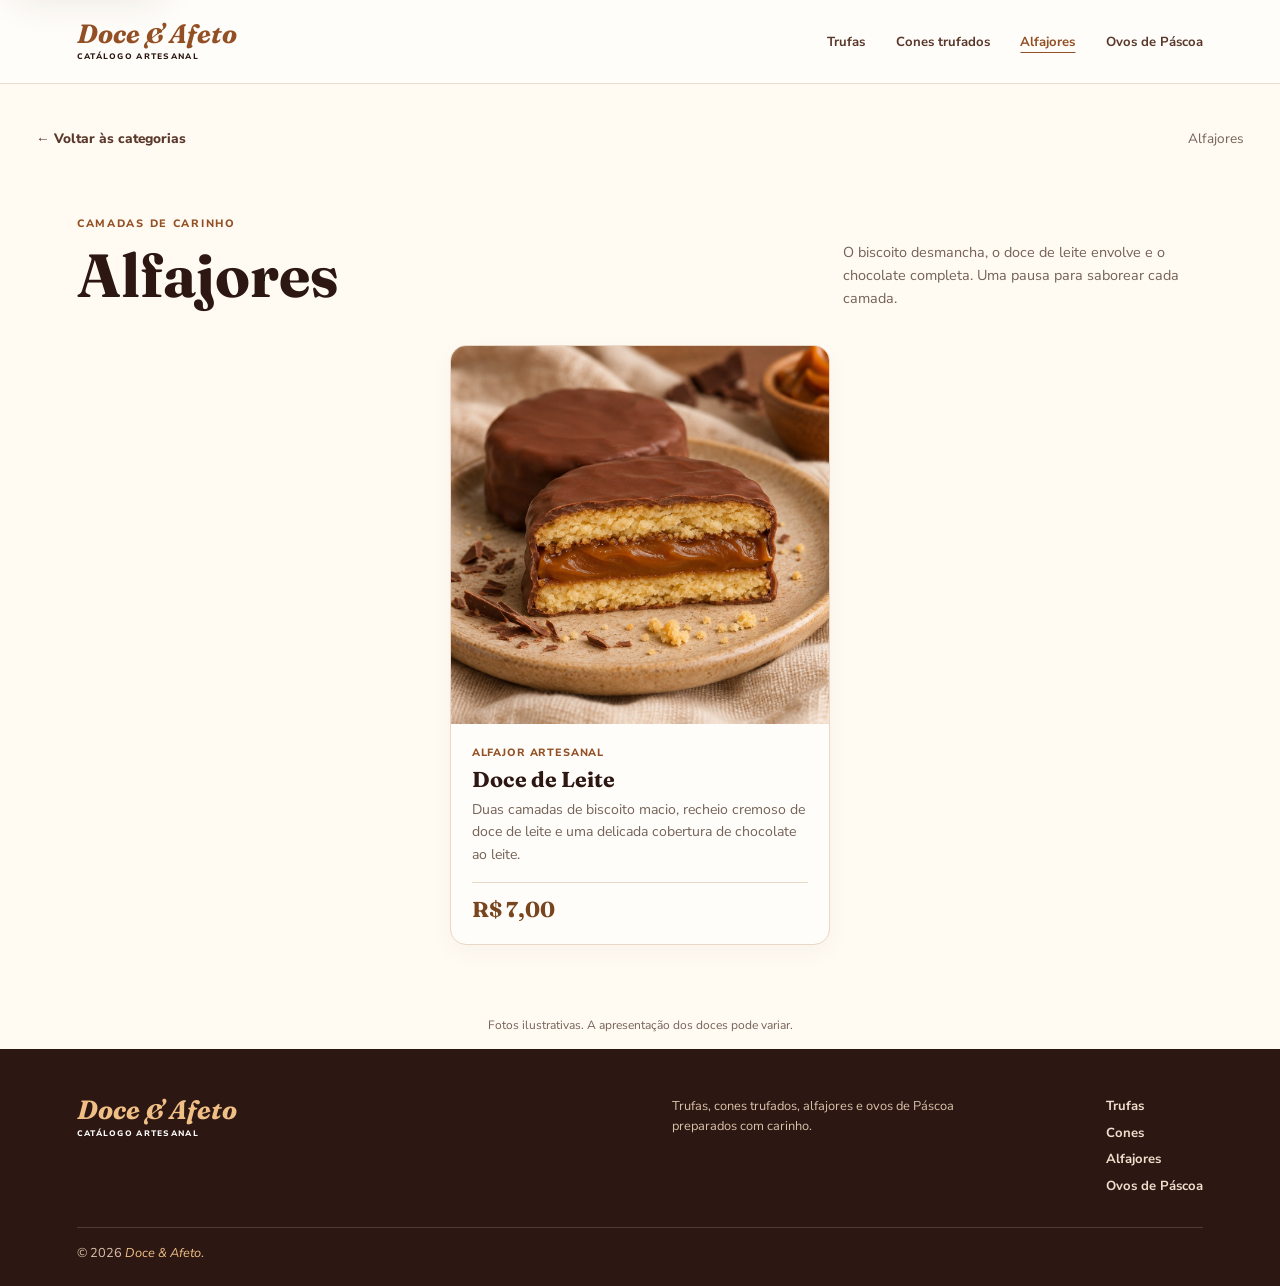
==== alfajores.html @ 45a8ba03 "Atualiza catálogo com alfajores de doce de leite por R$ 7,00" ====
<!doctype html>
<html lang="pt-BR">
<head>
  <meta charset="UTF-8" />
  <meta name="viewport" content="width=device-width, initial-scale=1" />
  <meta name="description" content="Alfajor artesanal de doce de leite, com biscoito macio e cobertura de chocolate ao leite." />
  <meta name="theme-color" content="#2d1712" />
  <meta property="og:title" content="Alfajores | Doce &amp; Afeto" />
  <meta property="og:description" content="Biscoito macio, doce de leite cremoso e chocolate ao leite em cada mordida." />
  <meta property="og:image" content="assets/images/alfajor-doce-de-leite.jpg" />
  <title>Alfajores | Doce &amp; Afeto</title>
  <link rel="preconnect" href="https://fonts.googleapis.com" />
  <link rel="preconnect" href="https://fonts.gstatic.com" crossorigin />
  <link href="https://fonts.googleapis.com/css2?family=Fraunces:opsz,wght@9..144,500;9..144,600;9..144,700&family=Nunito+Sans:wght@400;500;600;700;800&display=swap" rel="stylesheet" />
  <link rel="stylesheet" href="style.css" />
</head>
<body class="category-page" data-page-title="Alfajores">
  <a class="skip-link" href="#alfajores">Ir para os doces</a>
  <header class="site-header" id="inicio">
    <a class="brand" href="index.html" aria-label="Doce e Afeto, início"><span class="brand-name">Doce &amp; Afeto</span><small>CATÁLOGO ARTESANAL</small></a>
    <button class="menu-toggle" type="button" aria-label="Abrir menu" aria-expanded="false" aria-controls="menu">☰</button>
    <nav class="menu" id="menu" aria-label="Navegação principal">
      <a href="trufas.html">Trufas</a>
      <a href="cones.html">Cones trufados</a>
      <a href="alfajores.html" aria-current="page">Alfajores</a>
      <a class="easter-link" href="ovos.html">Ovos de Páscoa</a>
    </nav>
  </header>

  <main>
    <nav class="breadcrumb" aria-label="Caminho da página"><a href="index.html#catalogo">← Voltar às categorias</a><span aria-current="page">Alfajores</span></nav>
    <section id="alfajores" class="catalog-section" aria-labelledby="alfajores-title">
      <div class="section-intro"><div><p class="eyebrow">Camadas de carinho</p><h1 id="alfajores-title">Alfajores</h1></div><p>O biscoito desmancha, o doce de leite envolve e o chocolate completa. Uma pausa para saborear cada camada.</p></div>
      <div id="alfajor-grid" class="product-grid alfajor-catalog"></div>
    </section>
    <p class="photo-note">Fotos ilustrativas. A apresentação dos doces pode variar.</p>
    <noscript><p class="photo-note">Ative o JavaScript para consultar os alfajores do catálogo.</p></noscript>
  </main>
  <footer class="footer"><a class="brand" href="index.html"><span class="brand-name">Doce &amp; Afeto</span><small>CATÁLOGO ARTESANAL</small></a><p>Trufas, cones trufados, alfajores e ovos de Páscoa preparados com carinho.</p><nav aria-label="Navegação no rodapé"><a href="trufas.html">Trufas</a><a href="cones.html">Cones</a><a href="alfajores.html">Alfajores</a><a class="easter-link" href="ovos.html">Ovos de Páscoa</a></nav><p class="copyright">© <span id="year"></span> <span class="brand-name">Doce &amp; Afeto</span>.</p></footer>

  <template id="product-template"><article class="product-card"><figure><img loading="lazy" width="1000" height="1000" alt="" /></figure><div class="product-card__body"><p class="product-kind"></p><h3></h3><p class="product-description"></p><strong class="price"></strong></div></article></template>
  <script src="script.js"></script>
</body>
</html>
---- style.css ----
:root {
  --cocoa: #2d1712;
  --brown: #59372a;
  --caramel: #935025;
  --gold: #d7af70;
  --cream: #fffaf2;
  --sand: #f0e1ce;
  --paper: #fffdf9;
  --ink: #33221d;
  --muted: #756258;
  --line: #e8d8c5;
  --shadow: 0 16px 40px rgba(55, 32, 22, .11);
  color: var(--ink);
  background: var(--cream);
  font-family: "Nunito Sans", Arial, Helvetica, sans-serif;
  scroll-behavior: smooth;
}

* { box-sizing: border-box; }
body { margin: 0; overflow-x: hidden; }
img { display: block; max-width: 100%; }
a { color: inherit; text-decoration: none; }
button { font: inherit; }

.skip-link { position: fixed; z-index: 50; top: -4rem; left: 1rem; padding: .75rem 1rem; background: var(--paper); color: var(--cocoa); box-shadow: var(--shadow); }
.skip-link:focus { top: 1rem; }

.site-header { position: sticky; top: 0; z-index: 10; display: flex; align-items: center; min-height: 76px; padding: 0 clamp(1rem, 6vw, 6rem); background: rgba(255, 253, 249, .94); border-bottom: 1px solid rgba(232, 216, 197, .8); backdrop-filter: blur(14px); }
.brand { display: inline-block; font-family: "Fraunces", Georgia, serif; font-size: 1.42rem; font-weight: 700; line-height: 1; color: var(--cocoa); }
.brand-name { color: var(--caramel); font-style: italic; }
.brand small { display: block; margin-top: .28rem; font: 800 .5rem "Nunito Sans", Arial, sans-serif; letter-spacing: .16em; color: currentColor; }
.menu { display: flex; gap: clamp(1rem, 2.4vw, 2rem); margin-left: auto; }
.menu a, .footer nav a { font-size: .82rem; font-weight: 700; color: var(--brown); }
.menu a:hover, .menu a:focus-visible, .footer nav a:hover, .footer nav a:focus-visible { color: var(--caramel); }
.menu-toggle { display: none; margin-left: auto; border: 0; background: transparent; color: var(--cocoa); font-size: 1.5rem; }

.hero { display: grid; grid-template-columns: minmax(0, .96fr) minmax(0, 1.04fr); min-height: min(620px, calc(100vh - 76px)); background: var(--cocoa); color: white; }
.hero-copy { display: flex; flex-direction: column; justify-content: center; max-width: 610px; padding: clamp(4rem, 9vw, 8.5rem) clamp(1.25rem, 9vw, 9rem); }
.eyebrow { margin: 0 0 .75rem; color: var(--caramel); font-size: .67rem; font-weight: 800; letter-spacing: .16em; text-transform: uppercase; }
.hero .eyebrow { color: #e5bf82; }
h1, h2, h3, p { margin-top: 0; }
h1, h2, h3 { font-family: "Fraunces", Georgia, serif; font-optical-sizing: auto; }
.hero h1 { margin-bottom: 1.3rem; font-size: clamp(2.7rem, 5vw, 5rem); line-height: 1.02; }
.hero-copy > p:not(.eyebrow) { max-width: 470px; margin-bottom: 2rem; color: #edddd0; font-size: 1.03rem; line-height: 1.65; }
.text-cta { width: fit-content; padding-bottom: .4rem; border-bottom: 1px solid var(--gold); color: #fff4e5; font-size: .83rem; font-weight: 700; }
.text-cta span { margin-left: .5rem; color: var(--gold); }
.hero-image { min-height: 360px; overflow: hidden; }
.hero-image img { width: 100%; height: 100%; object-fit: cover; object-position: center; }

.category-nav { display: grid; grid-template-columns: repeat(4, minmax(0, 1fr)); max-width: 1240px; gap: 1rem; margin: clamp(2.5rem, 6vw, 5.5rem) auto; padding: 0 clamp(1rem, 5vw, 4rem); }
.category-link { position: relative; min-height: 270px; overflow: hidden; background: var(--cocoa); border-radius: 6px; color: white; }
.category-link::after { position: absolute; inset: 0; background: linear-gradient(0deg, rgba(30, 15, 10, .82), transparent 65%); content: ""; }
.category-link img { width: 100%; height: 100%; object-fit: cover; transition: transform .35s ease; }
.category-link:hover img { transform: scale(1.04); }
.category-link span { position: absolute; z-index: 1; right: 1.25rem; bottom: 1.15rem; left: 1.25rem; display: grid; gap: .24rem; }
.category-link small { color: #f2cc90; font-size: .65rem; font-weight: 700; letter-spacing: .12em; }
.category-link strong { font-family: Georgia, serif; font-size: 1.45rem; }
.category-link em { color: #f9eee1; font-size: .76rem; font-style: normal; }

.catalog-section { margin-top: clamp(3rem, 7vw, 6rem); padding: clamp(3rem, 7vw, 6rem) clamp(1rem, 6vw, 6rem); scroll-margin-top: 76px; }
.catalog-section--cream { background: var(--sand); }
.section-intro { display: flex; align-items: end; justify-content: space-between; gap: 2rem; max-width: 1240px; margin: 0 auto 2.2rem; }
.section-intro > p { max-width: 360px; margin: 0; color: var(--muted); font-size: .9rem; line-height: 1.6; }

.filter-row { display: flex; flex-wrap: wrap; justify-content: center; gap: .5rem; max-width: 1240px; margin: -1rem auto 2rem; }
.filter { padding: .55rem .85rem; border: 1px solid var(--line); border-radius: 999px; background: var(--paper); color: var(--brown); font-size: .76rem; cursor: pointer; }
.filter.active { border-color: var(--cocoa); background: var(--cocoa); color: white; }

.truffle-catalog { max-width: 1240px; margin: auto; }
.truffle-size-group + .truffle-size-group { margin-top: clamp(3.5rem, 7vw, 6rem); padding-top: clamp(3.5rem, 7vw, 6rem); border-top: 1px solid var(--line); }
.truffle-size-group__header { display: flex; align-items: baseline; justify-content: space-between; gap: 1rem; margin-bottom: 1.5rem; }
.truffle-size-group__header h3 { margin: 0; color: var(--cocoa); font-size: clamp(1.65rem, 3vw, 2.2rem); }
.truffle-size-group__header strong { color: var(--caramel); font-family: "Fraunces", Georgia, serif; font-size: 1.2rem; }
.truffle-flavor-group + .truffle-flavor-group { margin-top: 2.5rem; }
.truffle-flavor-group h4 { margin: 0 0 .9rem; color: var(--brown); font-family: "Fraunces", Georgia, serif; font-size: 1.18rem; }
.product-grid { display: grid; grid-template-columns: repeat(auto-fit, minmax(210px, 1fr)); max-width: 1240px; gap: 1rem; margin: auto; }
.product-card { overflow: hidden; background: var(--paper); border: 1px solid var(--line); border-radius: 6px; box-shadow: 0 7px 22px rgba(55, 32, 22, .06); }
.product-card figure { position: relative; display: grid; place-items: center; height: 210px; margin: 0; overflow: hidden; background: #f5ecdf; }
.product-card figure img { width: 100%; height: 100%; object-fit: contain; object-position: center; }
.product-card__body { min-height: 134px; padding: .9rem; }
.product-kind { margin-bottom: .33rem; color: var(--caramel); font-size: .63rem; font-weight: 800; letter-spacing: .08em; text-transform: uppercase; }
.product-card h3 { margin-bottom: .35rem; color: var(--cocoa); font-size: 1.08rem; }
.product-description { display: -webkit-box; overflow: hidden; margin-bottom: .7rem; -webkit-box-orient: vertical; -webkit-line-clamp: 2; color: var(--muted); font-size: .76rem; line-height: 1.4; }
.price { color: var(--cocoa); font-family: "Fraunces", Georgia, serif; font-size: 1.05rem; font-weight: 700; }

/* Truffles have a little more space for the chocolate and toppings to show. */
.truffle-catalog .product-grid { grid-template-columns: repeat(auto-fit, minmax(230px, 1fr)); gap: 1.1rem; }
.truffle-catalog .product-card figure { height: 235px; padding: .35rem; }
.truffle-catalog .product-card figure img { width: 100%; height: 100%; object-fit: contain; object-position: center center; }
.truffle-catalog .product-card__body { min-height: 138px; padding: .95rem; }

/* Each white-chocolate photo has its truffle slightly higher in the original frame. */
.truffle-catalog .product-card--white-chocolate figure img { transform: translateY(6%); }
.truffle-catalog .product-card--white-chocolate[data-product-id="t-sensacao-p"] figure img { transform: translate(2%, 5%); }

/* Cones use larger cards so the filled rim and cutaway remain easy to see. */
#cone-grid .product-grid { grid-template-columns: repeat(auto-fit, minmax(250px, 1fr)); gap: 1.25rem; }
#cone-grid .product-card figure { height: 270px; }
#cone-grid .product-card__body { min-height: 140px; padding: 1rem; }

.egg-catalog { max-width: 1040px; margin: auto; }
.egg-group + .egg-group { margin-top: clamp(2.75rem, 5vw, 4rem); padding-top: clamp(2.75rem, 5vw, 4rem); border-top: 1px solid var(--line); }
.egg-group__header { display: grid; grid-template-columns: minmax(0, 1fr) minmax(220px, .7fr); align-items: end; gap: .5rem 2rem; margin-bottom: 1.25rem; }
.egg-group__header h3 { margin: 0; color: var(--cocoa); font-size: clamp(1.35rem, 2.3vw, 1.8rem); }
.egg-group__header > p:last-child { margin: 0; color: var(--muted); font-size: .82rem; line-height: 1.55; }
.egg-group__products { display: grid; grid-template-columns: repeat(3, minmax(0, 1fr)); gap: 1rem; }
.egg-card { display: grid; grid-template-rows: 260px auto; overflow: hidden; background: var(--paper); border: 1px solid var(--line); border-radius: 6px; }
.egg-image { width: 100%; height: 260px; padding: 0; background: #f5ecdf; object-fit: cover; object-position: center; }
.egg-details { padding: 1rem; }
.egg-details h3 { margin-bottom: .45rem; color: var(--cocoa); font-size: 1.25rem; }
.egg-description { min-height: 2.6em; margin-bottom: .8rem; color: var(--muted); font-size: .78rem; line-height: 1.45; }
.egg-prices { display: grid; gap: .4rem; padding: .7rem 0; border-block: 1px solid var(--line); }
.egg-prices div { display: flex; justify-content: space-between; font-size: .8rem; }
.egg-prices strong { color: var(--cocoa); }

.footer { display: grid; grid-template-columns: 1.4fr 1fr auto; align-items: start; gap: 2rem; padding: 3rem clamp(1rem, 6vw, 6rem) 1.4rem; background: var(--cocoa); color: #f5e5d4; }
.footer .brand { color: white; }
.footer p { max-width: 320px; margin: 0; color: #d9c2ab; font-size: .8rem; line-height: 1.55; }
.footer nav { display: grid; gap: .55rem; }
.footer nav a { color: #f0dfcd; }
.copyright { grid-column: 1 / -1; max-width: none !important; padding-top: 1rem; border-top: 1px solid rgba(255, 255, 255, .16); }

a:focus-visible, button:focus-visible { outline: 3px solid var(--gold); outline-offset: 3px; }

@media (max-width: 760px) {
  .site-header { min-height: 66px; }
  .menu-toggle { display: block; }
  .menu { position: absolute; top: 66px; right: 0; left: 0; display: none; margin: 0; padding: .5rem 1.25rem .85rem; background: var(--paper); border-bottom: 1px solid var(--line); box-shadow: var(--shadow); }
  .menu.open { display: grid; }
  .menu a { padding: .7rem 0; border-bottom: 1px solid var(--line); }
  .menu a:last-child { border-bottom: 0; }
  .hero { grid-template-columns: 1fr; min-height: auto; }
  .hero-copy { min-height: 430px; padding-top: 4.5rem; padding-bottom: 4.5rem; }
  .hero-image { min-height: 315px; }
  .category-nav { grid-template-columns: 1fr; margin-block: 2.5rem; }
  .category-link { min-height: 220px; }
  .section-intro { display: grid; gap: 1rem; }
  .product-grid { grid-template-columns: repeat(2, minmax(0, 1fr)); gap: .7rem; }
  .product-card figure { height: 165px; }
  .product-card__body { min-height: 136px; padding: .8rem; }
  .product-card h3 { font-size: 1rem; }
  .truffle-catalog .product-grid { gap: .8rem; }
  .truffle-catalog .product-card figure { height: 180px; }
  #cone-grid .product-grid { gap: .9rem; }
  #cone-grid .product-card figure { height: 200px; }
  .egg-group__header { display: grid; gap: .55rem; }
  .egg-group__products { grid-template-columns: 1fr; max-width: 400px; }
  .egg-card { grid-template-rows: 270px auto; }
  .egg-image { height: 270px; }
  .footer { grid-template-columns: 1fr; gap: 1.4rem; }
  .copyright { grid-column: 1; }
}

@media (max-width: 390px) {
  .product-grid { grid-template-columns: 1fr; max-width: 260px; }
  .product-card figure { height: 210px; }
  .truffle-catalog .product-grid { max-width: 280px; }
  .truffle-catalog .product-card figure { height: 240px; }
  #cone-grid .product-grid { max-width: 320px; }
  #cone-grid .product-card figure { height: 280px; }
}

@media (prefers-reduced-motion: reduce) {
  *, *::before, *::after { scroll-behavior: auto !important; transition: none !important; }
}
/* Warm confectionery art direction */
[hidden] { display: none !important; }
.sr-only { position: absolute; width: 1px; height: 1px; padding: 0; margin: -1px; overflow: hidden; clip-path: inset(50%); white-space: nowrap; border: 0; }
.site-header { min-height: 84px; }
.brand { font-size: 1.65rem; }
.hero { position: relative; isolation: isolate; min-height: 650px; display: flex; background: #24120c; overflow: hidden; }
.hero-image { position: absolute; z-index: -2; inset: 0; }
.hero-image img { object-position: 65% center; }
.hero::after { content: ''; position: absolute; z-index: -1; inset: 0; background: linear-gradient(90deg, rgba(29,13,8,.94), rgba(29,13,8,.72) 32%, rgba(29,13,8,.08) 70%); }
.hero-copy { max-width: 760px; width: 58%; padding: 5rem clamp(1.25rem, 7vw, 7rem); }
.hero h1 { font-size: clamp(3.5rem, 6.4vw, 6rem); font-weight: 500; letter-spacing: -.055em; line-height: 1.04; }
.hero h1 em { color: #efbf86; font-weight: 500; }
.hero-copy > p:not(.eyebrow) { max-width: 380px; font-size: 1rem; }
.text-cta { display: inline-flex; align-items: center; justify-content: center; gap: 1.8rem; border: 1px solid #efbd82; border-radius: 100px; padding: 1rem 1.6rem; background: #efbd82; color: #321b12; font-size: .9rem; box-shadow: 0 6px 25px #190c0630; transition: background .2s, transform .2s; }
.text-cta span { color: inherit; }
.text-cta:hover { background: #ffdbab; transform: translateY(-2px); }
.hero-copy > .hero-note { font-size: .75rem !important; margin: 1.3rem 0 0; color: #e7cdb9 !important; }
.flavor-strip { display: flex; justify-content: center; align-items: center; gap: clamp(1rem,4vw,4rem); padding: 1.1rem; background: #ecd6b8; color: #643e27; font-size: .72rem; font-weight: 800; letter-spacing: .08em; text-align: center; }
.flavor-strip [aria-hidden] { color: #a16d39; }
.category-nav { max-width: 1370px; gap: 1.4rem; margin-block: 4rem; }
.category-link { height: 300px; min-height: 0; border-radius: 14px; }
.category-link::after { background: linear-gradient(0deg, #24130aeb, #24130a16 90%); }
.category-link strong { font-family: 'Fraunces', Georgia, serif; font-size: 1.7rem; line-height: 1.15; }
.category-link span { gap: .6rem; bottom: 1.6rem; left: 1.6rem; }
.catalog-section { margin-top: 2rem; padding-block: 3.5rem; }
.filter-row { justify-content: flex-start; margin-top: 0; }
.filter { min-height: 44px; padding: .7rem 1.15rem; font-size: .82rem; }
.truffle-catalog .product-grid, #cone-grid .product-grid { grid-template-columns: repeat(3, minmax(0,1fr)); gap: 1.4rem; }
.product-card, .egg-card { border-radius: 16px; background: #fffdf9; box-shadow: 0 8px 26px #59372a09; transition: transform .25s, box-shadow .25s; }
.product-card figure, .truffle-catalog .product-card figure, #cone-grid .product-card figure { height: auto; aspect-ratio: 1.12; padding: 0; }
.product-card figure img { transition: scale .45s; }
.product-card__body, .truffle-catalog .product-card__body, #cone-grid .product-card__body { padding: 1.3rem; }
.product-card h3 { font-size: 1.35rem; }
.product-kind { font-size: .66rem; line-height: 1.5; }
.product-description { display: block; overflow: visible; font-size: .88rem; line-height: 1.6; min-height: 2.8em; }
.price { display: block; border-top: 1px solid var(--line); margin-top: 1rem; padding-top: .8rem; font-size: 1.35rem; color: #78451f; }
.egg-catalog { max-width: 1240px; }
.egg-description { font-size: .88rem; line-height: 1.6; }
.egg-prices div { font-size: .9rem; }
.sweet-ending { padding: 5rem 1rem; text-align: center; background: radial-gradient(ellipse at center,#52301e,#2d1712); color: #fff1df; }
.sweet-ending .eyebrow { color: #efbf86; }
.sweet-ending h2 { font-weight: 500; font-size: clamp(2.3rem,5vw,4rem); line-height: 1.15; }
.sweet-ending .text-cta { margin-inline: auto; }
.photo-note { text-align: center; font-size: .75rem; color: var(--muted); padding: 1rem; margin: 0; }
.footer .brand-name { color: #efbf86; }
@media (hover: hover) { .product-card:hover, .egg-card:hover { transform: translateY(-5px); box-shadow: 0 15px 35px #59372a18; } .product-card:hover figure img { scale: 1.04; } }
@media (max-width: 1000px) and (min-width: 761px) { .hero-copy { width: 70%; } .category-link { height: 260px; } .truffle-catalog .product-grid, #cone-grid .product-grid { grid-template-columns: repeat(2,minmax(0,1fr)); } }
@media (max-width: 760px) {
  .site-header { min-height: 66px; }
  .hero { min-height: 690px; align-items: flex-start; }
  .hero-copy { width: 100%; padding: 3rem 1.5rem; min-height: auto; }
  .hero h1 { font-size: clamp(3.5rem,12vw,5rem); }
  .hero-copy > p:not(.eyebrow) { max-width: 340px; }
  .hero-image img { object-position: 70% bottom; object-fit: cover; }
  .hero::after { background: linear-gradient(180deg,#24120cf5 0%,#24120ce0 40%,#24120c20 80%); }
  .flavor-strip { font-size: .63rem; gap: .65rem; letter-spacing: .02em; }
  .category-nav { grid-template-columns: 1fr; gap: .8rem; margin-block: 2rem; }
  .category-link { height: 180px; }
  .category-link img { object-position: center 55%; }
  .category-link strong { font-size: 1.6rem; }
  .catalog-section { padding: 2.5rem 1rem; }
  .truffle-catalog .product-grid, #cone-grid .product-grid { grid-template-columns: repeat(2,minmax(0,1fr)); max-width: none; gap: .75rem; }
  .product-card__body, .truffle-catalog .product-card__body, #cone-grid .product-card__body { padding: .85rem; }
  .product-card h3 { font-size: 1.1rem; }
  .product-description { font-size: .8rem; }
  .product-kind { font-size: .58rem; letter-spacing: .03em; }
  .price { font-size: 1.2rem; }
  .egg-group__header { grid-template-columns: 1fr; }
  .egg-group__products { max-width: none; }
  .egg-card { grid-template-columns: 42% 58%; grid-template-rows: auto; }
  .egg-image { height: 100%; min-height: 260px; object-fit: contain; }
  .egg-details { padding: .9rem; }
}
@media (max-width: 360px) { .truffle-catalog .product-grid, #cone-grid .product-grid { grid-template-columns: 1fr; } .egg-card { grid-template-columns: 1fr; } .egg-image { height: 250px; } }

/* Separate category pages share the catalog's presentation. */
.egg-catalog .egg-card { grid-template-rows: auto 1fr; }
.egg-catalog .egg-image { height: auto; aspect-ratio: 1; object-fit: contain; }
@media (max-width: 760px) {
  .egg-catalog .egg-card { grid-template-rows: auto; }
  .egg-catalog .egg-image { height: 100%; aspect-ratio: auto; }
}
@media (max-width: 360px) {
  .egg-catalog .egg-image { height: auto; aspect-ratio: 1; min-height: 0; }
}
.cone-catalog { max-width: 1240px; margin-inline: auto; }
.cone-group + .cone-group { margin-top: 3.5rem; padding-top: 3rem; border-top: 1px solid var(--line); }
.cone-group__header { display: flex; align-items: baseline; justify-content: space-between; gap: 1rem; margin-bottom: 1.5rem; }
.cone-group__header h2 { margin: 0; color: var(--cocoa); font-size: clamp(1.8rem, 3vw, 2.4rem); }
.cone-group__header strong { color: var(--caramel); font-family: "Fraunces", Georgia, serif; font-size: 1.35rem; white-space: nowrap; }
#cone-grid .product-card figure { aspect-ratio: 1; }
#cone-grid .product-card figure img { object-fit: cover; }
.category-nav { scroll-margin-top: 100px; }
.category-page .section-intro h1 { margin: 0; color: var(--cocoa); font-size: clamp(2.3rem, 5vw, 3.8rem); line-height: 1.1; }
.category-page .catalog-section { margin-top: 0; }
.breadcrumb { display: flex; flex-wrap: wrap; justify-content: space-between; gap: .75rem; max-width: 1240px; margin: 2rem auto 0; padding: 0 1rem; font-size: .85rem; color: var(--muted); }
.breadcrumb a { display: inline-flex; align-items: center; min-height: 44px; color: var(--brown); font-weight: 800; }
.breadcrumb > span { align-self: center; }
.menu a[aria-current="page"] { color: var(--caramel); text-decoration: underline; text-underline-offset: .35rem; }
.alfajor-catalog { grid-template-columns: minmax(0, 1fr); max-width: 380px; gap: 1.4rem; }
.alfajor-catalog .product-card figure { aspect-ratio: 1; }
@media (min-width: 761px) and (max-width: 1100px) { .category-nav { grid-template-columns: repeat(2, minmax(0, 1fr)); } }
@media (max-width: 760px) { .category-nav { scroll-margin-top: 82px; } .breadcrumb { margin-top: 1rem; } }
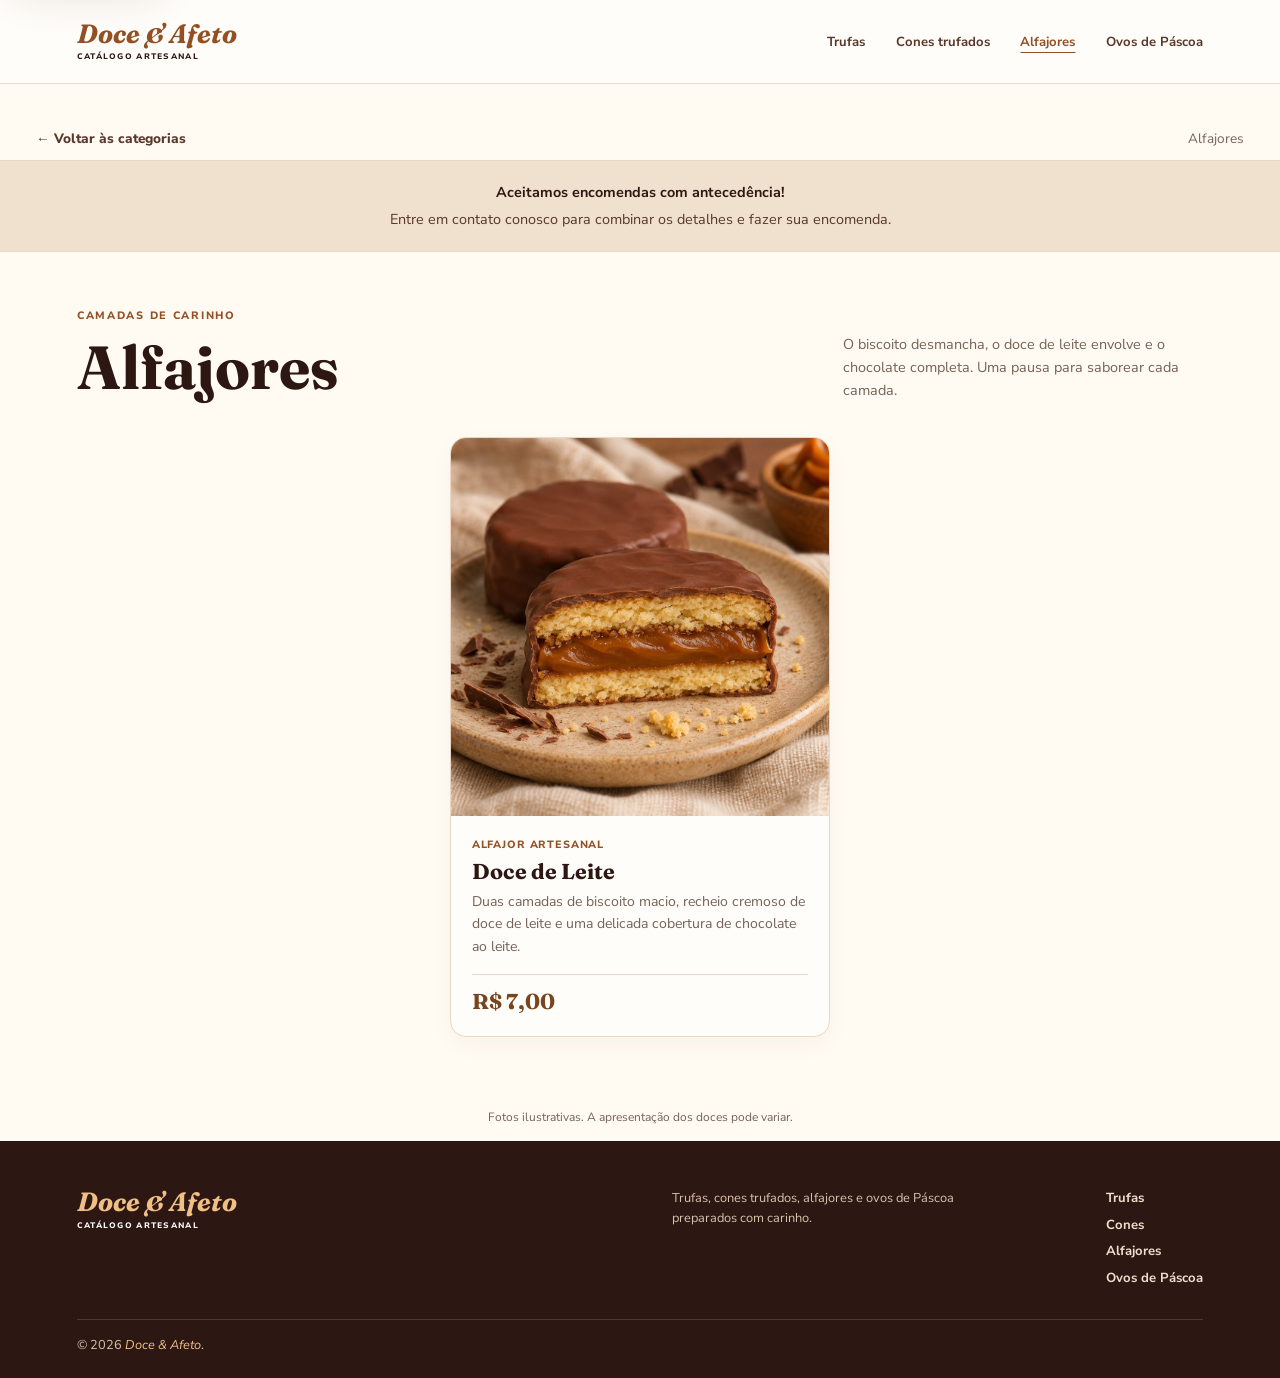
==== commit c1c1333d: "Informa sobre encomendas com antecedência no catálogo" ====
--- a/alfajores.html
+++ b/alfajores.html
@@ -29,6 +29,7 @@
 
   <main>
     <nav class="breadcrumb" aria-label="Caminho da página"><a href="index.html#catalogo">← Voltar às categorias</a><span aria-current="page">Alfajores</span></nav>
+    <aside class="order-notice" aria-label="Encomendas"><p><strong>Aceitamos encomendas com antecedência!</strong> Entre em contato conosco para combinar os detalhes e fazer sua encomenda.</p></aside>
     <section id="alfajores" class="catalog-section" aria-labelledby="alfajores-title">
       <div class="section-intro"><div><p class="eyebrow">Camadas de carinho</p><h1 id="alfajores-title">Alfajores</h1></div><p>O biscoito desmancha, o doce de leite envolve e o chocolate completa. Uma pausa para saborear cada camada.</p></div>
       <div id="alfajor-grid" class="product-grid alfajor-catalog"></div>
--- a/style.css
+++ b/style.css
@@ -182,6 +182,9 @@
 .hero-copy > .hero-note { font-size: .75rem !important; margin: 1.3rem 0 0; color: #e7cdb9 !important; }
 .flavor-strip { display: flex; justify-content: center; align-items: center; gap: clamp(1rem,4vw,4rem); padding: 1.1rem; background: #ecd6b8; color: #643e27; font-size: .72rem; font-weight: 800; letter-spacing: .08em; text-align: center; }
 .flavor-strip [aria-hidden] { color: #a16d39; }
+.order-notice { padding: 1.25rem clamp(1rem, 5vw, 4rem); border-block: 1px solid var(--line); background: var(--sand); color: var(--brown); text-align: center; }
+.order-notice p { max-width: 64ch; margin: 0 auto; font-size: .9rem; line-height: 1.6; }
+.order-notice strong { display: block; margin-bottom: .25rem; color: var(--cocoa); }
 .category-nav { max-width: 1370px; gap: 1.4rem; margin-block: 4rem; }
 .category-link { height: 300px; min-height: 0; border-radius: 14px; }
 .category-link::after { background: linear-gradient(0deg, #24130aeb, #24130a16 90%); }
